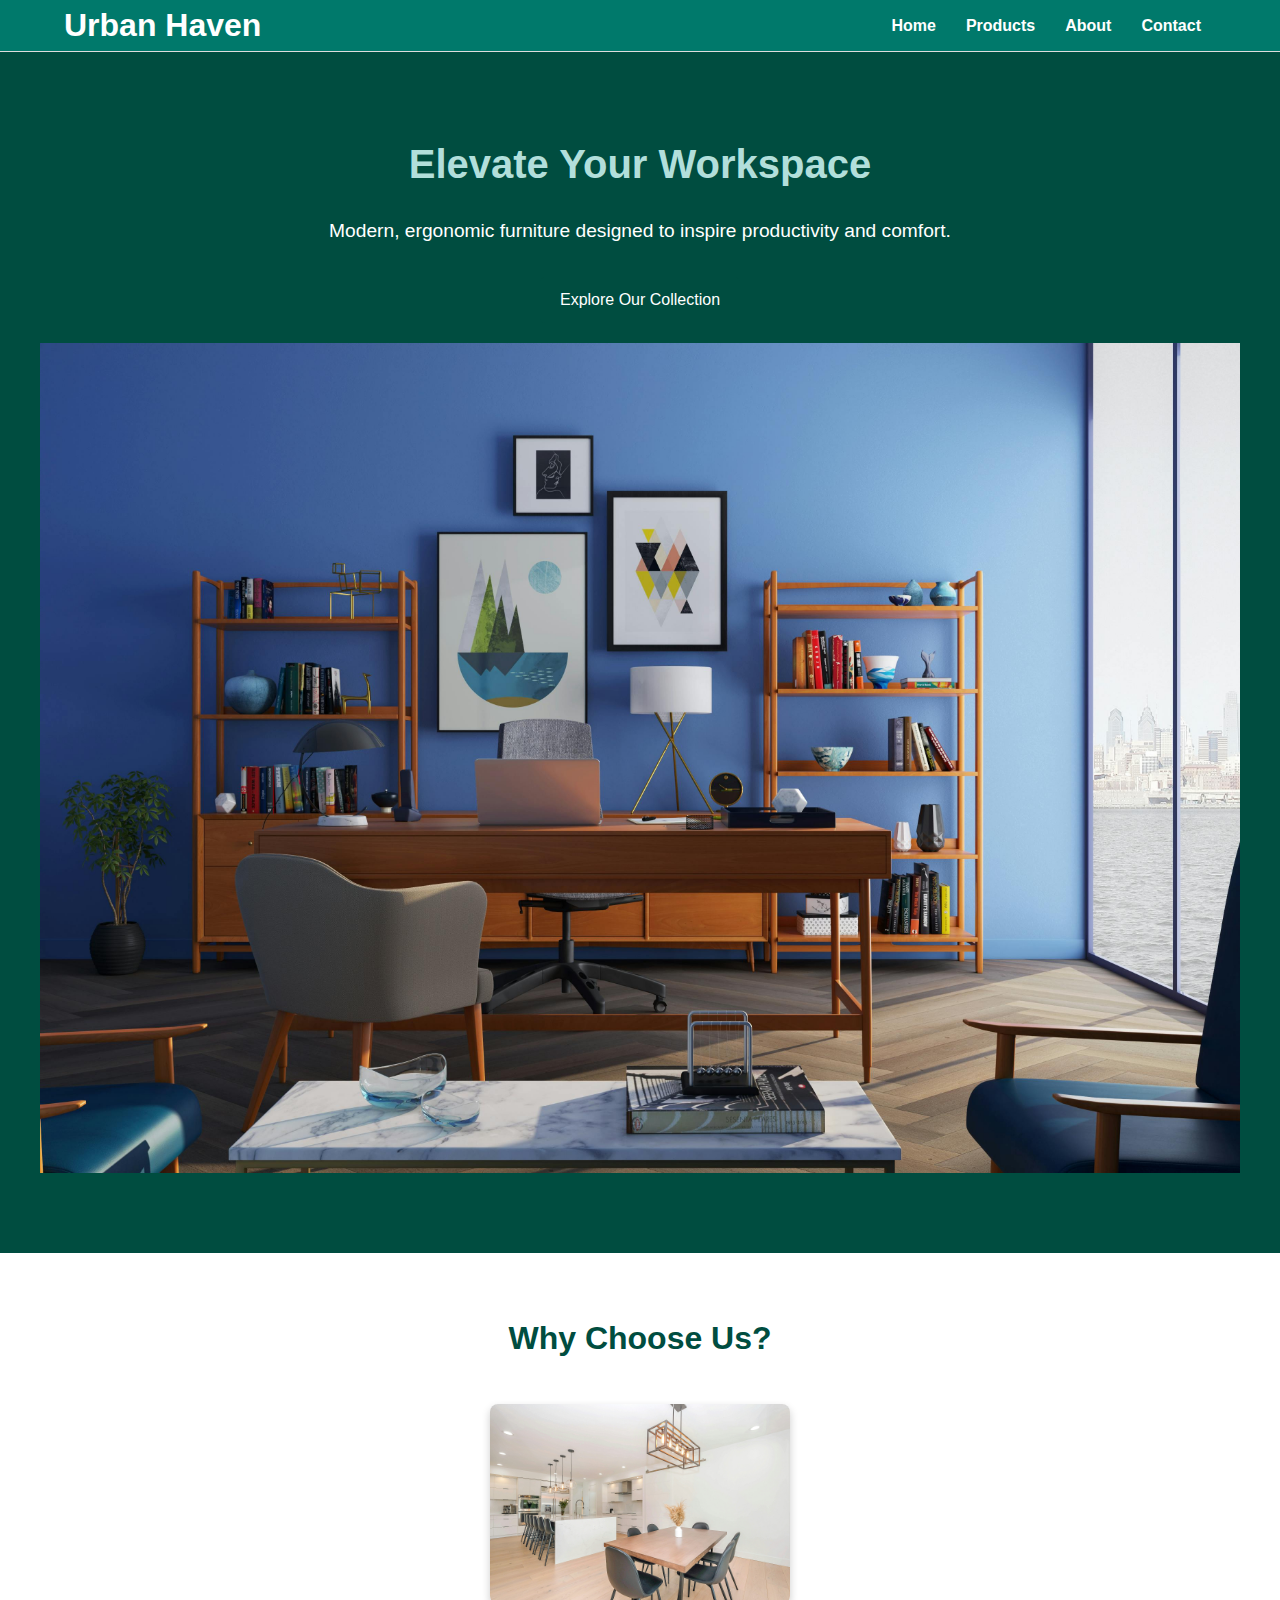
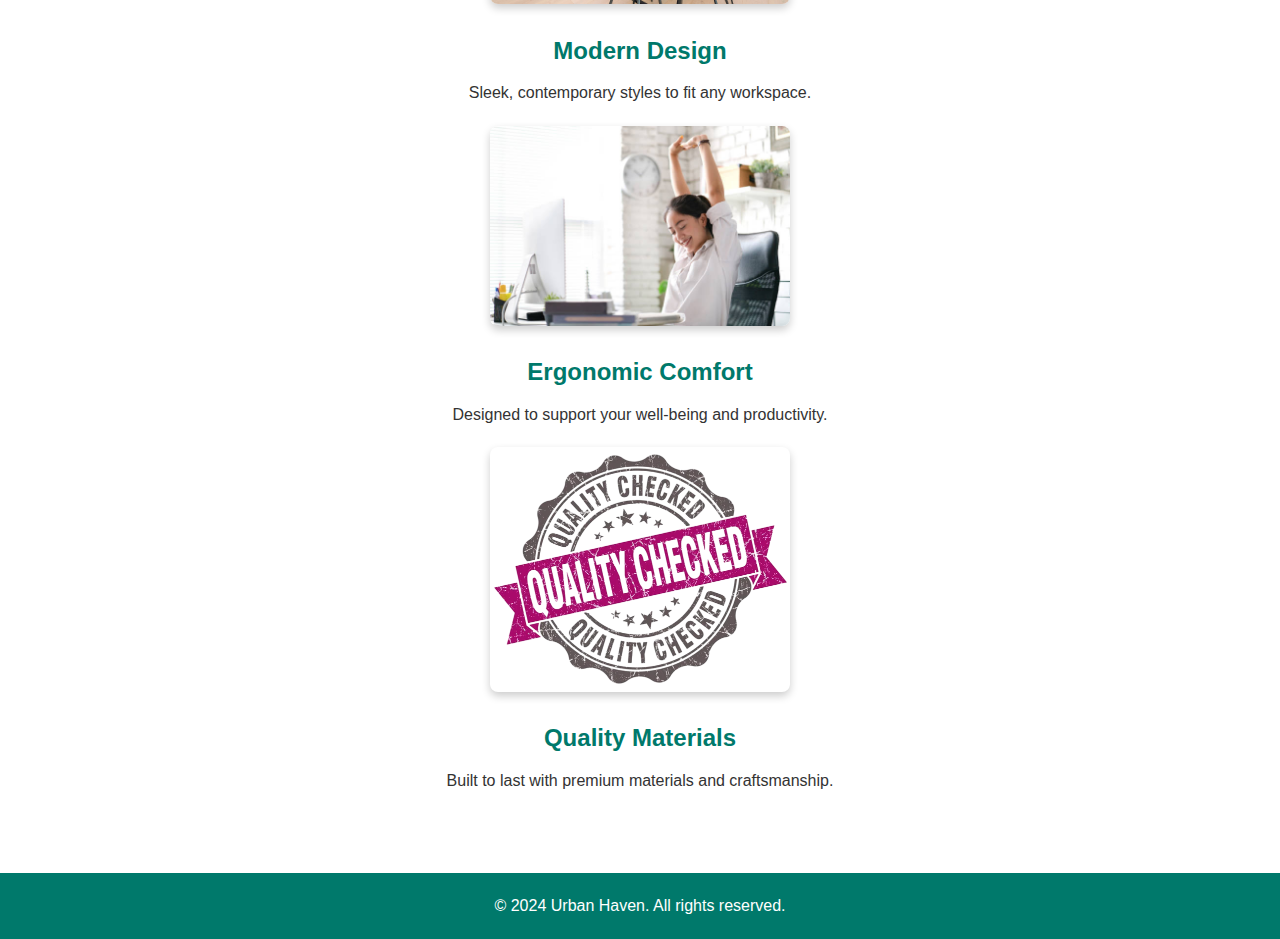
==== Landing Page/landing.html @ 9960a6c6 "Add files via upload" ====
<!DOCTYPE html>
<html lang="en">
<head>
    <meta charset="UTF-8">
    <meta name="viewport" content="width=device-width, initial-scale=1.0">
    <title>Urban Haven - Landing Page</title>
    <link rel="stylesheet" href="styles.css">
</head>
<body>
    <header>
        <nav>
            <div class="container">
                <h1>Urban Haven</h1>
                <ul>
                    <li><a href="#">Home</a></li>
                    <li><a href="#">Products</a></li>
                    <li><a href="#">About</a></li>
                    <li><a href="#">Contact</a></li>
                </ul>
            </div>
        </nav>
        <section class="hero">
            <div class="hero-content">
                <h2>Elevate Your Workspace</h2>
                <p>Modern, ergonomic furniture designed to inspire productivity and comfort.</p>
                <a href="#" class="cta-button">Explore Our Collection</a>
            </div>
            <img src="pic1.jpg" alt="Hero Image" class="hero-image">
        </section>
    </header>
    
    <section class="features">
        <div class="container">
            <h2>Why Choose Us?</h2>
            <div class="feature">
                <img src="pic2.jpg" alt="Modern Design" class="feature-image">
                <h3>Modern Design</h3>
                <p>Sleek, contemporary styles to fit any workspace.</p>
            </div>
            <div class="feature">
                <img src="pic3.jpg" alt="Ergonomic Comfort" class="feature-image">
                <h3>Ergonomic Comfort</h3>
                <p>Designed to support your well-being and productivity.</p>
            </div>
            <div class="feature">
                <img src="pic4.png" alt="Quality Materials" class="feature-image">
                <h3>Quality Materials</h3>
                <p>Built to last with premium materials and craftsmanship.</p>
            </div>
        </div>
    </section>

    
    <footer>
        <div class="container">
            <p>&copy; 2024 Urban Haven. All rights reserved.</p>
        </div>
    </footer>
</body>
</html>
---- Landing Page/styles.css ----
* {
    margin: 0;
    padding: 0;
    box-sizing: border-box;
}

body {
    font-family: 'Helvetica Neue', Arial, sans-serif;
    color: #333;
    line-height: 1.6;
    background: linear-gradient(135deg, #f0f0f0 0%, #e0f7fa 100%); 
}

header {
    background: transparent; 
    padding: 0; 
    position: relative;
}

nav {
    display: flex;
    justify-content: center;
    align-items: center;
    border-bottom: 1px solid #ddd;
    background: #00796b; 
}

nav .container {
    display: flex;
    justify-content: space-between;
    align-items: center;
    width: 90%;
    max-width: 1200px;
    margin: 0 auto;
}

nav h1 {
    font-size: 2em;
    color: #fff;
}

nav ul {
    list-style: none;
    display: flex;
}

nav ul li {
    margin: 0 15px;
}

nav ul li a {
    text-decoration: none;
    color: #fff;
    font-weight: bold;
}

nav ul li a:hover {
    color: #b2dfdb; 
}

.hero {
    background: #004d40; 
    text-align: center;
    padding: 80px 20px;
    color: #fff;
}

.hero-content {
    max-width: 800px;
    margin: 0 auto;
}

.hero h2 {
    font-size: 2.5em;
    margin-bottom: 20px;
    color: #b2dfdb; 
}

.hero p {
    font-size: 1.2em;
    margin-bottom: 30px;
}

.cta-button {
    display: inline-block;
    padding: 10px 20px;
    font-size: 1em;
    color: #fff;
    background: #004d40; 
    text-decoration: none;
    border-radius: 5px;
}

.cta-button:hover {
    background: #00332e; 
}

.hero-image {
    width: 100%;
    max-width: 1200px;
    height: auto;
    display: block;
    margin: 20px auto 0;
}

.features {
    padding: 60px 20px;
    background: #fff;
}

.features .container {
    text-align: center;
}

.features h2 {
    margin-bottom: 40px;
    font-size: 2em;
    color: #004d40; 
}

.feature {
    margin: 20px 0;
}

.feature-image {
    width: 100%;
    max-width: 300px;
    height: auto;
    margin-bottom: 20px;
    border-radius: 8px;
    box-shadow: 0 4px 8px rgba(0, 0, 0, 0.2);
}

.feature h3 {
    font-size: 1.5em;
    margin-bottom: 10px;
    color: #00796b; 
}

footer {
    background: #00796b; 
    color: #fff;
    text-align: center;
    padding: 20px 0;
}

footer .container {
    max-width: 1200px;
    margin: 0 auto;
}
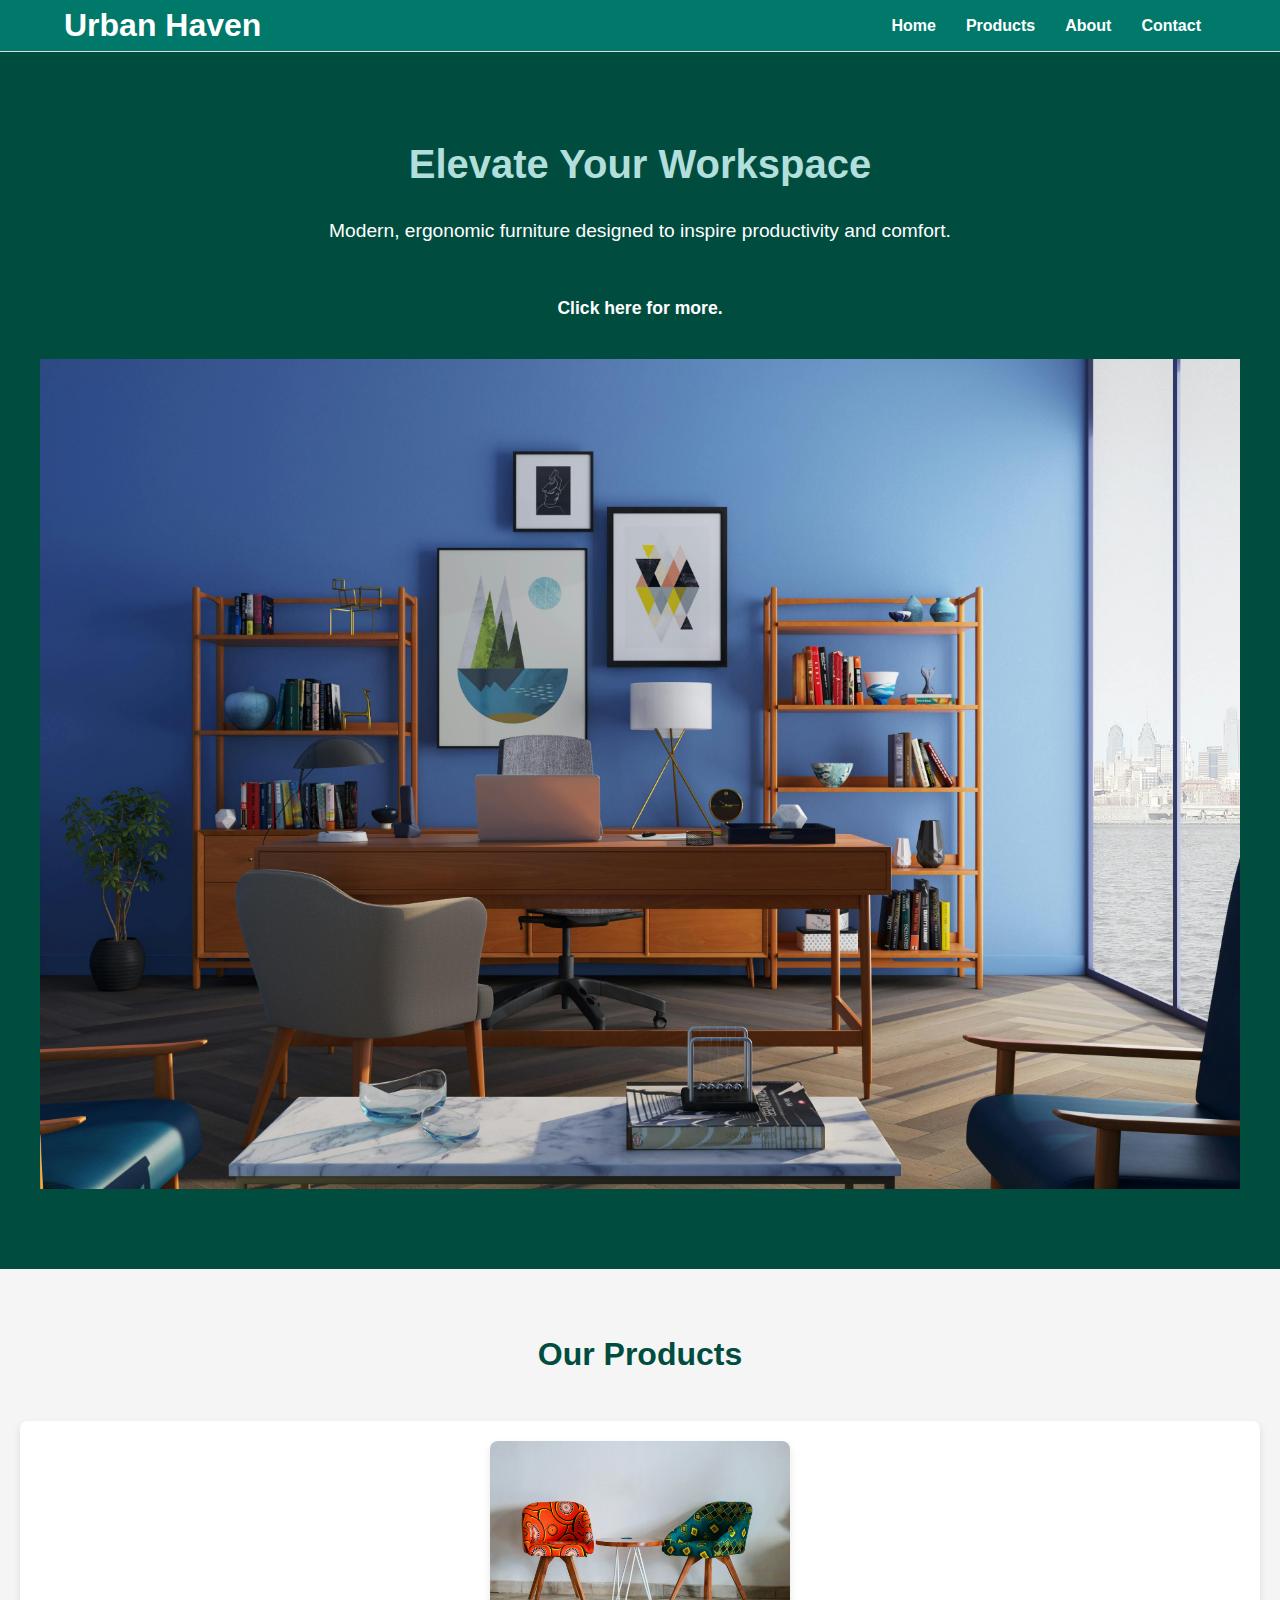
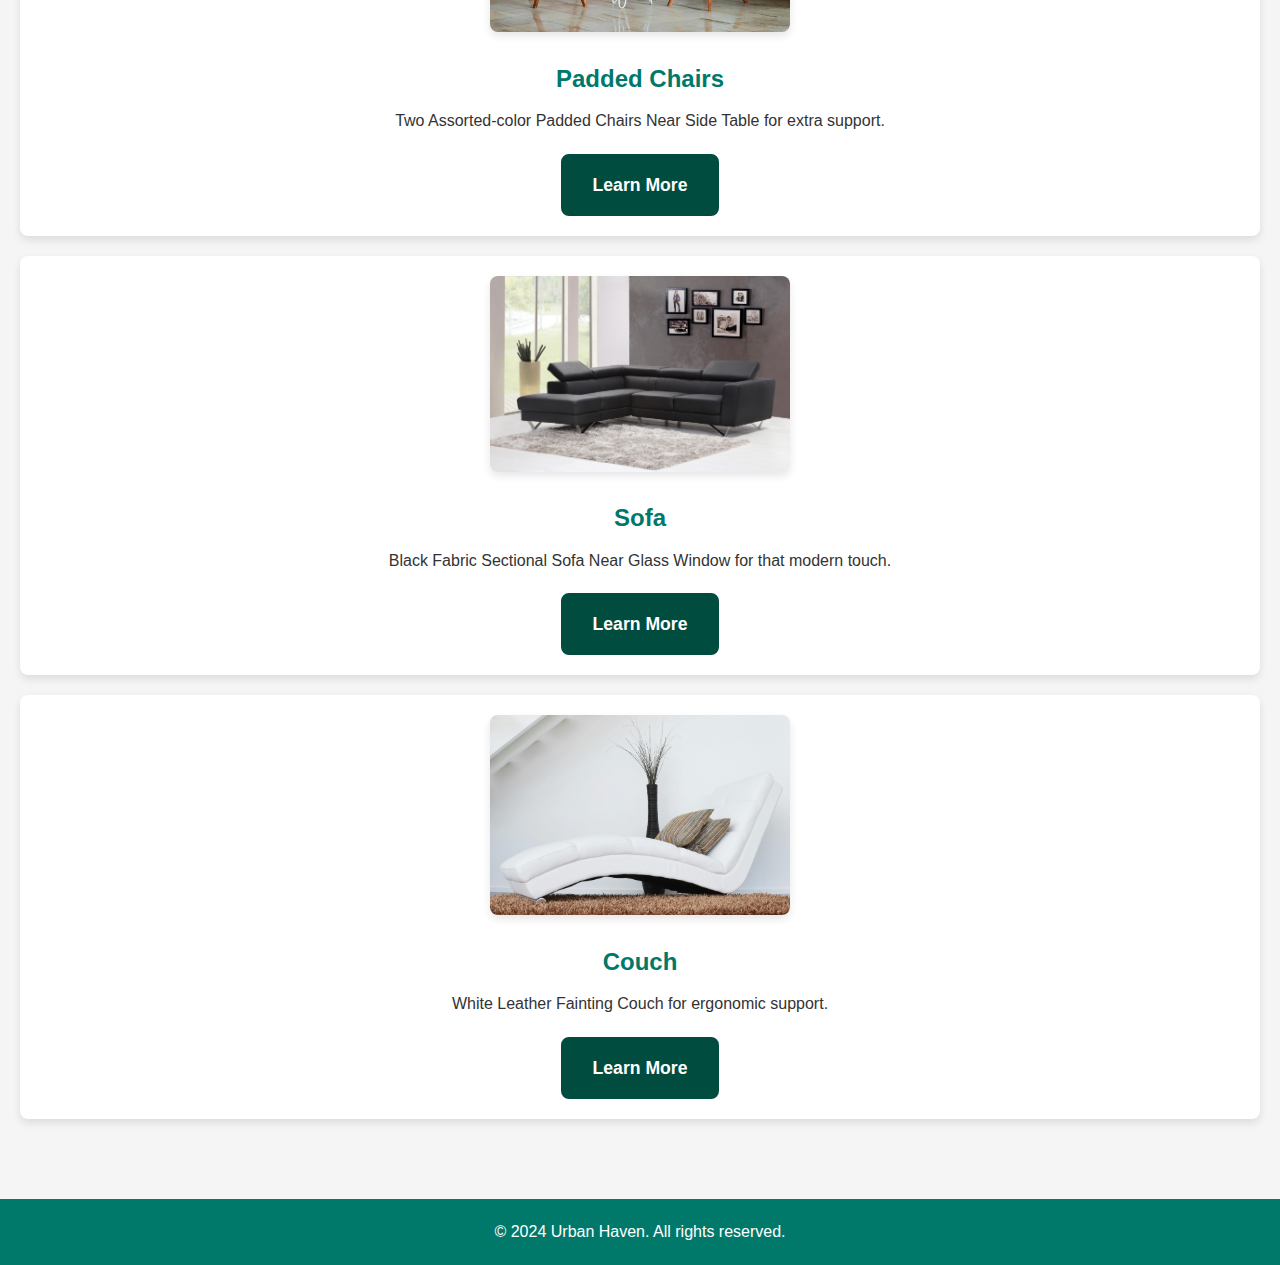
==== commit 88f96e69: "Add files via upload" ====
--- a/Landing Page/landing.html
+++ b/Landing Page/landing.html
@@ -5,6 +5,11 @@
     <meta name="viewport" content="width=device-width, initial-scale=1.0">
     <title>Urban Haven - Landing Page</title>
     <link rel="stylesheet" href="styles.css">
+    <style>
+        html {
+            scroll-behavior: smooth;
+        }
+    </style>
 </head>
 <body>
     <header>
@@ -23,33 +28,37 @@
             <div class="hero-content">
                 <h2>Elevate Your Workspace</h2>
                 <p>Modern, ergonomic furniture designed to inspire productivity and comfort.</p>
-                <a href="#" class="cta-button">Explore Our Collection</a>
+                <a href="#products" class="cta-button">Click here for more.</a>
             </div>
             <img src="pic1.jpg" alt="Hero Image" class="hero-image">
         </section>
     </header>
     
-    <section class="features">
+    <section id="products" class="products">
         <div class="container">
-            <h2>Why Choose Us?</h2>
-            <div class="feature">
-                <img src="pic2.jpg" alt="Modern Design" class="feature-image">
-                <h3>Modern Design</h3>
-                <p>Sleek, contemporary styles to fit any workspace.</p>
+            <h2>Our Products</h2>
+            <div class="product">
+                <img src="product1.jpg" alt="Product 1" class="product-image">
+                <h3>Padded Chairs</h3>
+                <p>Two Assorted-color Padded Chairs Near Side Table for extra support.</p>
+                <a href="#" class="cta-button">Learn More</a>
             </div>
-            <div class="feature">
-                <img src="pic3.jpg" alt="Ergonomic Comfort" class="feature-image">
-                <h3>Ergonomic Comfort</h3>
-                <p>Designed to support your well-being and productivity.</p>
+            <div class="product">
+                <img src="product2.jpg" alt="Product 2" class="product-image">
+                <h3>Sofa</h3>
+                <p>Black Fabric Sectional Sofa Near Glass Window for that modern touch.
+                </p>
+                <a href="#" class="cta-button">Learn More</a>
             </div>
-            <div class="feature">
-                <img src="pic4.png" alt="Quality Materials" class="feature-image">
-                <h3>Quality Materials</h3>
-                <p>Built to last with premium materials and craftsmanship.</p>
+            <div class="product">
+                <img src="product3.jpg" alt="Product 3" class="product-image">
+                <h3>Couch</h3>
+                <p>White Leather Fainting Couch for ergonomic support.
+                </p>
+                <a href="#" class="cta-button">Learn More</a>
             </div>
         </div>
     </section>
-
     
     <footer>
         <div class="container">
@@ -59,3 +68,4 @@
 </body>
 </html>
 
+
--- a/Landing Page/styles.css
+++ b/Landing Page/styles.css
@@ -148,3 +148,77 @@
     max-width: 1200px;
     margin: 0 auto;
 }
+
+.products {
+    padding: 60px 20px;
+    background: #f5f5f5;
+}
+
+.products .container {
+    text-align: center;
+}
+
+.products h2 {
+    margin-bottom: 40px;
+    font-size: 2em;
+    color: #004d40;
+}
+
+.product {
+    margin: 20px 0;
+    padding: 20px;
+    background: #fff;
+    border-radius: 8px;
+    box-shadow: 0 4px 8px rgba(0, 0, 0, 0.1);
+}
+
+.product-image {
+    width: 100%;
+    max-width: 300px;
+    height: auto;
+    margin-bottom: 20px;
+    border-radius: 8px;
+    box-shadow: 0 4px 8px rgba(0, 0, 0, 0.1);
+}
+
+.product h3 {
+    font-size: 1.5em;
+    margin-bottom: 10px;
+    color: #00796b;
+}
+
+.product p {
+    font-size: 1em;
+    margin-bottom: 20px;
+}
+
+.product .cta-button {
+    background: #004d40;
+}
+
+.product .cta-button:hover {
+    background: #00332e;
+}
+
+.cta-button {
+    display: inline-block;
+    padding: 15px 30px;
+    font-size: 1.1em;
+    color: #fff;
+    background: #004d40;
+    text-decoration: none;
+    border-radius: 8px;
+    border: 2px solid #004d40;
+    transition: background 0.3s, transform 0.3s;
+    font-weight: bold;
+}
+
+.cta-button:hover {
+    background: #00332e;
+    transform: translateY(-3px);
+}
+
+.cta-button:active {
+    background: #00221c;
+    transform: translateY(0);
+}
